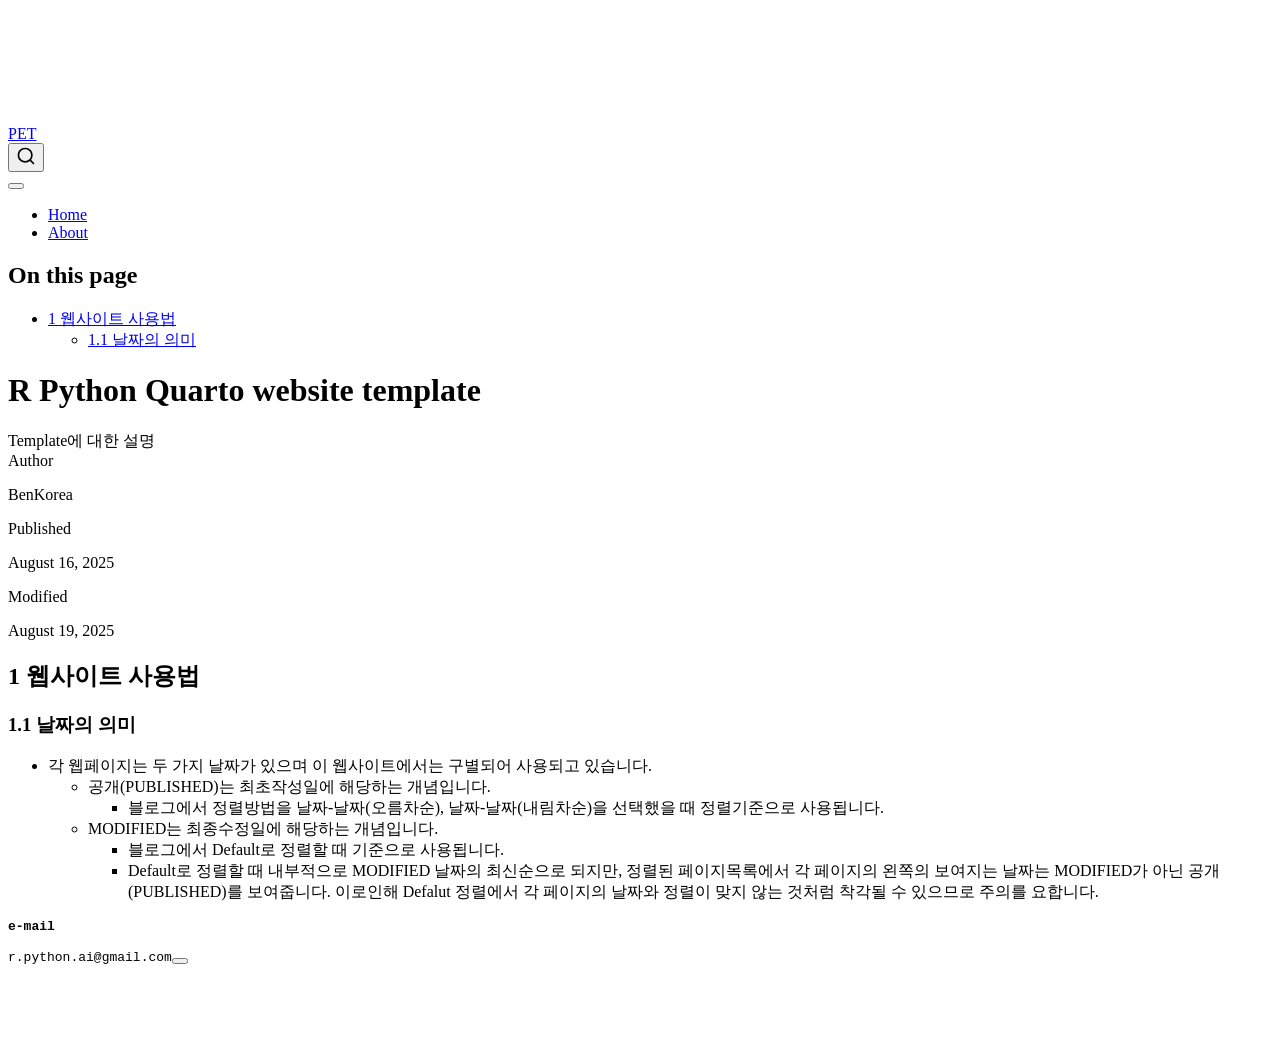
==== docs/posts/about.html @ 1895eb2b "wiki-" ====
<!DOCTYPE html>
<html xmlns="http://www.w3.org/1999/xhtml" lang="en" xml:lang="en"><head>

<meta charset="utf-8">
<meta name="generator" content="quarto-1.6.42">

<meta name="viewport" content="width=device-width, initial-scale=1.0, user-scalable=yes">

<meta name="author" content="BenKorea">
<meta name="dcterms.date" content="2025-08-16">
<meta name="description" content="Template에 대한 설명">

<title>R Python Quarto website template – PET</title>
<style>
code{white-space: pre-wrap;}
span.smallcaps{font-variant: small-caps;}
div.columns{display: flex; gap: min(4vw, 1.5em);}
div.column{flex: auto; overflow-x: auto;}
div.hanging-indent{margin-left: 1.5em; text-indent: -1.5em;}
ul.task-list{list-style: none;}
ul.task-list li input[type="checkbox"] {
  width: 0.8em;
  margin: 0 0.8em 0.2em -1em; /* quarto-specific, see https://github.com/quarto-dev/quarto-cli/issues/4556 */ 
  vertical-align: middle;
}
/* CSS for syntax highlighting */
pre > code.sourceCode { white-space: pre; position: relative; }
pre > code.sourceCode > span { line-height: 1.25; }
pre > code.sourceCode > span:empty { height: 1.2em; }
.sourceCode { overflow: visible; }
code.sourceCode > span { color: inherit; text-decoration: inherit; }
div.sourceCode { margin: 1em 0; }
pre.sourceCode { margin: 0; }
@media screen {
div.sourceCode { overflow: auto; }
}
@media print {
pre > code.sourceCode { white-space: pre-wrap; }
pre > code.sourceCode > span { display: inline-block; text-indent: -5em; padding-left: 5em; }
}
pre.numberSource code
  { counter-reset: source-line 0; }
pre.numberSource code > span
  { position: relative; left: -4em; counter-increment: source-line; }
pre.numberSource code > span > a:first-child::before
  { content: counter(source-line);
    position: relative; left: -1em; text-align: right; vertical-align: baseline;
    border: none; display: inline-block;
    -webkit-touch-callout: none; -webkit-user-select: none;
    -khtml-user-select: none; -moz-user-select: none;
    -ms-user-select: none; user-select: none;
    padding: 0 4px; width: 4em;
  }
pre.numberSource { margin-left: 3em;  padding-left: 4px; }
div.sourceCode
  {   }
@media screen {
pre > code.sourceCode > span > a:first-child::before { text-decoration: underline; }
}
</style>


<script src="../site_libs/quarto-nav/quarto-nav.js"></script>
<script src="../site_libs/quarto-nav/headroom.min.js"></script>
<script src="../site_libs/clipboard/clipboard.min.js"></script>
<script src="../site_libs/quarto-search/autocomplete.umd.js"></script>
<script src="../site_libs/quarto-search/fuse.min.js"></script>
<script src="../site_libs/quarto-search/quarto-search.js"></script>
<meta name="quarto:offset" content="../">
<script src="../site_libs/quarto-html/quarto.js"></script>
<script src="../site_libs/quarto-html/popper.min.js"></script>
<script src="../site_libs/quarto-html/tippy.umd.min.js"></script>
<script src="../site_libs/quarto-html/anchor.min.js"></script>
<link href="../site_libs/quarto-html/tippy.css" rel="stylesheet">
<link href="../site_libs/quarto-html/quarto-syntax-highlighting-2f5df379a58b258e96c21c0638c20c03.css" rel="stylesheet" id="quarto-text-highlighting-styles">
<script src="../site_libs/bootstrap/bootstrap.min.js"></script>
<link href="../site_libs/bootstrap/bootstrap-icons.css" rel="stylesheet">
<link href="../site_libs/bootstrap/bootstrap-c8a01258441097d17a999774078ed729.min.css" rel="stylesheet" append-hash="true" id="quarto-bootstrap" data-mode="light">
<script id="quarto-search-options" type="application/json">{
  "location": "navbar",
  "copy-button": false,
  "collapse-after": 3,
  "panel-placement": "end",
  "type": "overlay",
  "limit": 50,
  "keyboard-shortcut": [
    "f",
    "/",
    "s"
  ],
  "show-item-context": false,
  "language": {
    "search-no-results-text": "No results",
    "search-matching-documents-text": "matching documents",
    "search-copy-link-title": "Copy link to search",
    "search-hide-matches-text": "Hide additional matches",
    "search-more-match-text": "more match in this document",
    "search-more-matches-text": "more matches in this document",
    "search-clear-button-title": "Clear",
    "search-text-placeholder": "",
    "search-detached-cancel-button-title": "Cancel",
    "search-submit-button-title": "Submit",
    "search-label": "Search"
  }
}</script>


<link rel="stylesheet" href="../styles/styles.css">
</head>

<body class="nav-fixed">

<div id="quarto-search-results"></div>
  <header id="quarto-header" class="headroom fixed-top">
    <nav class="navbar navbar-expand-lg " data-bs-theme="dark">
      <div class="navbar-container container-fluid">
      <div class="navbar-brand-container mx-auto">
    <a class="navbar-brand" href="../index.html">
    <span class="navbar-title">PET</span>
    </a>
  </div>
            <div id="quarto-search" class="" title="Search"></div>
          <button class="navbar-toggler" type="button" data-bs-toggle="collapse" data-bs-target="#navbarCollapse" aria-controls="navbarCollapse" role="menu" aria-expanded="false" aria-label="Toggle navigation" onclick="if (window.quartoToggleHeadroom) { window.quartoToggleHeadroom(); }">
  <span class="navbar-toggler-icon"></span>
</button>
          <div class="collapse navbar-collapse" id="navbarCollapse">
            <ul class="navbar-nav navbar-nav-scroll me-auto">
  <li class="nav-item">
    <a class="nav-link" href="../index.html"> 
<span class="menu-text">Home</span></a>
  </li>  
  <li class="nav-item">
    <a class="nav-link active" href="../posts/about.html" aria-current="page"> 
<span class="menu-text">About</span></a>
  </li>  
</ul>
          </div> <!-- /navcollapse -->
            <div class="quarto-navbar-tools">
</div>
      </div> <!-- /container-fluid -->
    </nav>
</header>
<!-- content -->
<div id="quarto-content" class="quarto-container page-columns page-rows-contents page-layout-article page-navbar">
<!-- sidebar -->
<!-- margin-sidebar -->
    <div id="quarto-margin-sidebar" class="sidebar margin-sidebar">
        <nav id="TOC" role="doc-toc" class="toc-active">
    <h2 id="toc-title">On this page</h2>
   
  <ul>
  <li><a href="#웹사이트-사용법" id="toc-웹사이트-사용법" class="nav-link active" data-scroll-target="#웹사이트-사용법"><span class="header-section-number">1</span> 웹사이트 사용법</a>
  <ul class="collapse">
  <li><a href="#날짜의-의미" id="toc-날짜의-의미" class="nav-link" data-scroll-target="#날짜의-의미"><span class="header-section-number">1.1</span> 날짜의 의미</a></li>
  </ul></li>
  </ul>
</nav>
    </div>
<!-- main -->
<main class="content" id="quarto-document-content">

<header id="title-block-header" class="quarto-title-block default">
<div class="quarto-title">
<h1 class="title">R Python Quarto website template</h1>
</div>

<div>
  <div class="description">
    Template에 대한 설명
  </div>
</div>


<div class="quarto-title-meta">

    <div>
    <div class="quarto-title-meta-heading">Author</div>
    <div class="quarto-title-meta-contents">
             <p>BenKorea </p>
          </div>
  </div>
    
    <div>
    <div class="quarto-title-meta-heading">Published</div>
    <div class="quarto-title-meta-contents">
      <p class="date">August 16, 2025</p>
    </div>
  </div>
  
    <div>
    <div class="quarto-title-meta-heading">Modified</div>
    <div class="quarto-title-meta-contents">
      <p class="date-modified">August 19, 2025</p>
    </div>
  </div>
    
  </div>
  


</header>


<section id="웹사이트-사용법" class="level2" data-number="1">
<h2 data-number="1" class="anchored" data-anchor-id="웹사이트-사용법"><span class="header-section-number">1</span> 웹사이트 사용법</h2>
<section id="날짜의-의미" class="level3" data-number="1.1">
<h3 data-number="1.1" class="anchored" data-anchor-id="날짜의-의미"><span class="header-section-number">1.1</span> 날짜의 의미</h3>
<ul>
<li>각 웹페이지는 두 가지 날짜가 있으며 이 웹사이트에서는 구별되어 사용되고 있습니다.
<ul>
<li>공개(PUBLISHED)는 최초작성일에 해당하는 개념입니다.
<ul>
<li>블로그에서 정렬방법을 날짜-날짜(오름차순), 날짜-날짜(내림차순)을 선택했을 때 정렬기준으로 사용됩니다.</li>
</ul></li>
<li>MODIFIED는 최종수정일에 해당하는 개념입니다.
<ul>
<li>블로그에서 Default로 정렬할 때 기준으로 사용됩니다.</li>
<li>Default로 정렬할 때 내부적으로 MODIFIED 날짜의 최신순으로 되지만, 정렬된 페이지목록에서 각 페이지의 왼쪽의 보여지는 날짜는 MODIFIED가 아닌 공개(PUBLISHED)를 보여줍니다. 이로인해 Defalut 정렬에서 각 페이지의 날짜와 정렬이 맞지 않는 것처럼 착각될 수 있으므로 주의를 요합니다.</li>
</ul></li>
</ul></li>
</ul>
<div class="cell">
<div class="code-with-filename">
<div class="code-with-filename-file">
<pre><strong>e-mail</strong></pre>
</div>
<div class="sourceCode cell-code" id="cb1"><pre class="sourceCode r code-with-copy"><code class="sourceCode r"><span id="cb1-1"><a href="#cb1-1" aria-hidden="true" tabindex="-1"></a>r.python.ai<span class="sc">@</span>gmail.com</span></code><button title="Copy to Clipboard" class="code-copy-button"><i class="bi"></i></button></pre></div>
</div>
</div>


</section>
</section>

</main> <!-- /main -->
<script src="https://utteranc.es/client.js" repo="BenKorea/utterances-comments" issue-term="pathname" theme="preferred-color-scheme" crossorigin="anonymous" async="">
</script>
<script id="quarto-html-after-body" type="application/javascript">
window.document.addEventListener("DOMContentLoaded", function (event) {
  const toggleBodyColorMode = (bsSheetEl) => {
    const mode = bsSheetEl.getAttribute("data-mode");
    const bodyEl = window.document.querySelector("body");
    if (mode === "dark") {
      bodyEl.classList.add("quarto-dark");
      bodyEl.classList.remove("quarto-light");
    } else {
      bodyEl.classList.add("quarto-light");
      bodyEl.classList.remove("quarto-dark");
    }
  }
  const toggleBodyColorPrimary = () => {
    const bsSheetEl = window.document.querySelector("link#quarto-bootstrap");
    if (bsSheetEl) {
      toggleBodyColorMode(bsSheetEl);
    }
  }
  toggleBodyColorPrimary();  
  const icon = "";
  const anchorJS = new window.AnchorJS();
  anchorJS.options = {
    placement: 'right',
    icon: icon
  };
  anchorJS.add('.anchored');
  const isCodeAnnotation = (el) => {
    for (const clz of el.classList) {
      if (clz.startsWith('code-annotation-')) {                     
        return true;
      }
    }
    return false;
  }
  const onCopySuccess = function(e) {
    // button target
    const button = e.trigger;
    // don't keep focus
    button.blur();
    // flash "checked"
    button.classList.add('code-copy-button-checked');
    var currentTitle = button.getAttribute("title");
    button.setAttribute("title", "Copied!");
    let tooltip;
    if (window.bootstrap) {
      button.setAttribute("data-bs-toggle", "tooltip");
      button.setAttribute("data-bs-placement", "left");
      button.setAttribute("data-bs-title", "Copied!");
      tooltip = new bootstrap.Tooltip(button, 
        { trigger: "manual", 
          customClass: "code-copy-button-tooltip",
          offset: [0, -8]});
      tooltip.show();    
    }
    setTimeout(function() {
      if (tooltip) {
        tooltip.hide();
        button.removeAttribute("data-bs-title");
        button.removeAttribute("data-bs-toggle");
        button.removeAttribute("data-bs-placement");
      }
      button.setAttribute("title", currentTitle);
      button.classList.remove('code-copy-button-checked');
    }, 1000);
    // clear code selection
    e.clearSelection();
  }
  const getTextToCopy = function(trigger) {
      const codeEl = trigger.previousElementSibling.cloneNode(true);
      for (const childEl of codeEl.children) {
        if (isCodeAnnotation(childEl)) {
          childEl.remove();
        }
      }
      return codeEl.innerText;
  }
  const clipboard = new window.ClipboardJS('.code-copy-button:not([data-in-quarto-modal])', {
    text: getTextToCopy
  });
  clipboard.on('success', onCopySuccess);
  if (window.document.getElementById('quarto-embedded-source-code-modal')) {
    const clipboardModal = new window.ClipboardJS('.code-copy-button[data-in-quarto-modal]', {
      text: getTextToCopy,
      container: window.document.getElementById('quarto-embedded-source-code-modal')
    });
    clipboardModal.on('success', onCopySuccess);
  }
    var localhostRegex = new RegExp(/^(?:http|https):\/\/localhost\:?[0-9]*\//);
    var mailtoRegex = new RegExp(/^mailto:/);
      var filterRegex = new RegExp('/' + window.location.host + '/');
    var isInternal = (href) => {
        return filterRegex.test(href) || localhostRegex.test(href) || mailtoRegex.test(href);
    }
    // Inspect non-navigation links and adorn them if external
 	var links = window.document.querySelectorAll('a[href]:not(.nav-link):not(.navbar-brand):not(.toc-action):not(.sidebar-link):not(.sidebar-item-toggle):not(.pagination-link):not(.no-external):not([aria-hidden]):not(.dropdown-item):not(.quarto-navigation-tool):not(.about-link)');
    for (var i=0; i<links.length; i++) {
      const link = links[i];
      if (!isInternal(link.href)) {
        // undo the damage that might have been done by quarto-nav.js in the case of
        // links that we want to consider external
        if (link.dataset.originalHref !== undefined) {
          link.href = link.dataset.originalHref;
        }
          // target, if specified
          link.setAttribute("target", "_blank");
          if (link.getAttribute("rel") === null) {
            link.setAttribute("rel", "noopener");
          }
      }
    }
  function tippyHover(el, contentFn, onTriggerFn, onUntriggerFn) {
    const config = {
      allowHTML: true,
      maxWidth: 500,
      delay: 100,
      arrow: false,
      appendTo: function(el) {
          return el.parentElement;
      },
      interactive: true,
      interactiveBorder: 10,
      theme: 'quarto',
      placement: 'bottom-start',
    };
    if (contentFn) {
      config.content = contentFn;
    }
    if (onTriggerFn) {
      config.onTrigger = onTriggerFn;
    }
    if (onUntriggerFn) {
      config.onUntrigger = onUntriggerFn;
    }
    window.tippy(el, config); 
  }
  const noterefs = window.document.querySelectorAll('a[role="doc-noteref"]');
  for (var i=0; i<noterefs.length; i++) {
    const ref = noterefs[i];
    tippyHover(ref, function() {
      // use id or data attribute instead here
      let href = ref.getAttribute('data-footnote-href') || ref.getAttribute('href');
      try { href = new URL(href).hash; } catch {}
      const id = href.replace(/^#\/?/, "");
      const note = window.document.getElementById(id);
      if (note) {
        return note.innerHTML;
      } else {
        return "";
      }
    });
  }
  const xrefs = window.document.querySelectorAll('a.quarto-xref');
  const processXRef = (id, note) => {
    // Strip column container classes
    const stripColumnClz = (el) => {
      el.classList.remove("page-full", "page-columns");
      if (el.children) {
        for (const child of el.children) {
          stripColumnClz(child);
        }
      }
    }
    stripColumnClz(note)
    if (id === null || id.startsWith('sec-')) {
      // Special case sections, only their first couple elements
      const container = document.createElement("div");
      if (note.children && note.children.length > 2) {
        container.appendChild(note.children[0].cloneNode(true));
        for (let i = 1; i < note.children.length; i++) {
          const child = note.children[i];
          if (child.tagName === "P" && child.innerText === "") {
            continue;
          } else {
            container.appendChild(child.cloneNode(true));
            break;
          }
        }
        if (window.Quarto?.typesetMath) {
          window.Quarto.typesetMath(container);
        }
        return container.innerHTML
      } else {
        if (window.Quarto?.typesetMath) {
          window.Quarto.typesetMath(note);
        }
        return note.innerHTML;
      }
    } else {
      // Remove any anchor links if they are present
      const anchorLink = note.querySelector('a.anchorjs-link');
      if (anchorLink) {
        anchorLink.remove();
      }
      if (window.Quarto?.typesetMath) {
        window.Quarto.typesetMath(note);
      }
      if (note.classList.contains("callout")) {
        return note.outerHTML;
      } else {
        return note.innerHTML;
      }
    }
  }
  for (var i=0; i<xrefs.length; i++) {
    const xref = xrefs[i];
    tippyHover(xref, undefined, function(instance) {
      instance.disable();
      let url = xref.getAttribute('href');
      let hash = undefined; 
      if (url.startsWith('#')) {
        hash = url;
      } else {
        try { hash = new URL(url).hash; } catch {}
      }
      if (hash) {
        const id = hash.replace(/^#\/?/, "");
        const note = window.document.getElementById(id);
        if (note !== null) {
          try {
            const html = processXRef(id, note.cloneNode(true));
            instance.setContent(html);
          } finally {
            instance.enable();
            instance.show();
          }
        } else {
          // See if we can fetch this
          fetch(url.split('#')[0])
          .then(res => res.text())
          .then(html => {
            const parser = new DOMParser();
            const htmlDoc = parser.parseFromString(html, "text/html");
            const note = htmlDoc.getElementById(id);
            if (note !== null) {
              const html = processXRef(id, note);
              instance.setContent(html);
            } 
          }).finally(() => {
            instance.enable();
            instance.show();
          });
        }
      } else {
        // See if we can fetch a full url (with no hash to target)
        // This is a special case and we should probably do some content thinning / targeting
        fetch(url)
        .then(res => res.text())
        .then(html => {
          const parser = new DOMParser();
          const htmlDoc = parser.parseFromString(html, "text/html");
          const note = htmlDoc.querySelector('main.content');
          if (note !== null) {
            // This should only happen for chapter cross references
            // (since there is no id in the URL)
            // remove the first header
            if (note.children.length > 0 && note.children[0].tagName === "HEADER") {
              note.children[0].remove();
            }
            const html = processXRef(null, note);
            instance.setContent(html);
          } 
        }).finally(() => {
          instance.enable();
          instance.show();
        });
      }
    }, function(instance) {
    });
  }
      let selectedAnnoteEl;
      const selectorForAnnotation = ( cell, annotation) => {
        let cellAttr = 'data-code-cell="' + cell + '"';
        let lineAttr = 'data-code-annotation="' +  annotation + '"';
        const selector = 'span[' + cellAttr + '][' + lineAttr + ']';
        return selector;
      }
      const selectCodeLines = (annoteEl) => {
        const doc = window.document;
        const targetCell = annoteEl.getAttribute("data-target-cell");
        const targetAnnotation = annoteEl.getAttribute("data-target-annotation");
        const annoteSpan = window.document.querySelector(selectorForAnnotation(targetCell, targetAnnotation));
        const lines = annoteSpan.getAttribute("data-code-lines").split(",");
        const lineIds = lines.map((line) => {
          return targetCell + "-" + line;
        })
        let top = null;
        let height = null;
        let parent = null;
        if (lineIds.length > 0) {
            //compute the position of the single el (top and bottom and make a div)
            const el = window.document.getElementById(lineIds[0]);
            top = el.offsetTop;
            height = el.offsetHeight;
            parent = el.parentElement.parentElement;
          if (lineIds.length > 1) {
            const lastEl = window.document.getElementById(lineIds[lineIds.length - 1]);
            const bottom = lastEl.offsetTop + lastEl.offsetHeight;
            height = bottom - top;
          }
          if (top !== null && height !== null && parent !== null) {
            // cook up a div (if necessary) and position it 
            let div = window.document.getElementById("code-annotation-line-highlight");
            if (div === null) {
              div = window.document.createElement("div");
              div.setAttribute("id", "code-annotation-line-highlight");
              div.style.position = 'absolute';
              parent.appendChild(div);
            }
            div.style.top = top - 2 + "px";
            div.style.height = height + 4 + "px";
            div.style.left = 0;
            let gutterDiv = window.document.getElementById("code-annotation-line-highlight-gutter");
            if (gutterDiv === null) {
              gutterDiv = window.document.createElement("div");
              gutterDiv.setAttribute("id", "code-annotation-line-highlight-gutter");
              gutterDiv.style.position = 'absolute';
              const codeCell = window.document.getElementById(targetCell);
              const gutter = codeCell.querySelector('.code-annotation-gutter');
              gutter.appendChild(gutterDiv);
            }
            gutterDiv.style.top = top - 2 + "px";
            gutterDiv.style.height = height + 4 + "px";
          }
          selectedAnnoteEl = annoteEl;
        }
      };
      const unselectCodeLines = () => {
        const elementsIds = ["code-annotation-line-highlight", "code-annotation-line-highlight-gutter"];
        elementsIds.forEach((elId) => {
          const div = window.document.getElementById(elId);
          if (div) {
            div.remove();
          }
        });
        selectedAnnoteEl = undefined;
      };
        // Handle positioning of the toggle
    window.addEventListener(
      "resize",
      throttle(() => {
        elRect = undefined;
        if (selectedAnnoteEl) {
          selectCodeLines(selectedAnnoteEl);
        }
      }, 10)
    );
    function throttle(fn, ms) {
    let throttle = false;
    let timer;
      return (...args) => {
        if(!throttle) { // first call gets through
            fn.apply(this, args);
            throttle = true;
        } else { // all the others get throttled
            if(timer) clearTimeout(timer); // cancel #2
            timer = setTimeout(() => {
              fn.apply(this, args);
              timer = throttle = false;
            }, ms);
        }
      };
    }
      // Attach click handler to the DT
      const annoteDls = window.document.querySelectorAll('dt[data-target-cell]');
      for (const annoteDlNode of annoteDls) {
        annoteDlNode.addEventListener('click', (event) => {
          const clickedEl = event.target;
          if (clickedEl !== selectedAnnoteEl) {
            unselectCodeLines();
            const activeEl = window.document.querySelector('dt[data-target-cell].code-annotation-active');
            if (activeEl) {
              activeEl.classList.remove('code-annotation-active');
            }
            selectCodeLines(clickedEl);
            clickedEl.classList.add('code-annotation-active');
          } else {
            // Unselect the line
            unselectCodeLines();
            clickedEl.classList.remove('code-annotation-active');
          }
        });
      }
  const findCites = (el) => {
    const parentEl = el.parentElement;
    if (parentEl) {
      const cites = parentEl.dataset.cites;
      if (cites) {
        return {
          el,
          cites: cites.split(' ')
        };
      } else {
        return findCites(el.parentElement)
      }
    } else {
      return undefined;
    }
  };
  var bibliorefs = window.document.querySelectorAll('a[role="doc-biblioref"]');
  for (var i=0; i<bibliorefs.length; i++) {
    const ref = bibliorefs[i];
    const citeInfo = findCites(ref);
    if (citeInfo) {
      tippyHover(citeInfo.el, function() {
        var popup = window.document.createElement('div');
        citeInfo.cites.forEach(function(cite) {
          var citeDiv = window.document.createElement('div');
          citeDiv.classList.add('hanging-indent');
          citeDiv.classList.add('csl-entry');
          var biblioDiv = window.document.getElementById('ref-' + cite);
          if (biblioDiv) {
            citeDiv.innerHTML = biblioDiv.innerHTML;
          }
          popup.appendChild(citeDiv);
        });
        return popup.innerHTML;
      });
    }
  }
});
</script>
</div> <!-- /content -->




</body></html>
---- docs/site_libs/quarto-html/tippy.css ----
.tippy-box[data-animation=fade][data-state=hidden]{opacity:0}[data-tippy-root]{max-width:calc(100vw - 10px)}.tippy-box{position:relative;background-color:#333;color:#fff;border-radius:4px;font-size:14px;line-height:1.4;white-space:normal;outline:0;transition-property:transform,visibility,opacity}.tippy-box[data-placement^=top]>.tippy-arrow{bottom:0}.tippy-box[data-placement^=top]>.tippy-arrow:before{bottom:-7px;left:0;border-width:8px 8px 0;border-top-color:initial;transform-origin:center top}.tippy-box[data-placement^=bottom]>.tippy-arrow{top:0}.tippy-box[data-placement^=bottom]>.tippy-arrow:before{top:-7px;left:0;border-width:0 8px 8px;border-bottom-color:initial;transform-origin:center bottom}.tippy-box[data-placement^=left]>.tippy-arrow{right:0}.tippy-box[data-placement^=left]>.tippy-arrow:before{border-width:8px 0 8px 8px;border-left-color:initial;right:-7px;transform-origin:center left}.tippy-box[data-placement^=right]>.tippy-arrow{left:0}.tippy-box[data-placement^=right]>.tippy-arrow:before{left:-7px;border-width:8px 8px 8px 0;border-right-color:initial;transform-origin:center right}.tippy-box[data-inertia][data-state=visible]{transition-timing-function:cubic-bezier(.54,1.5,.38,1.11)}.tippy-arrow{width:16px;height:16px;color:#333}.tippy-arrow:before{content:"";position:absolute;border-color:transparent;border-style:solid}.tippy-content{position:relative;padding:5px 9px;z-index:1}
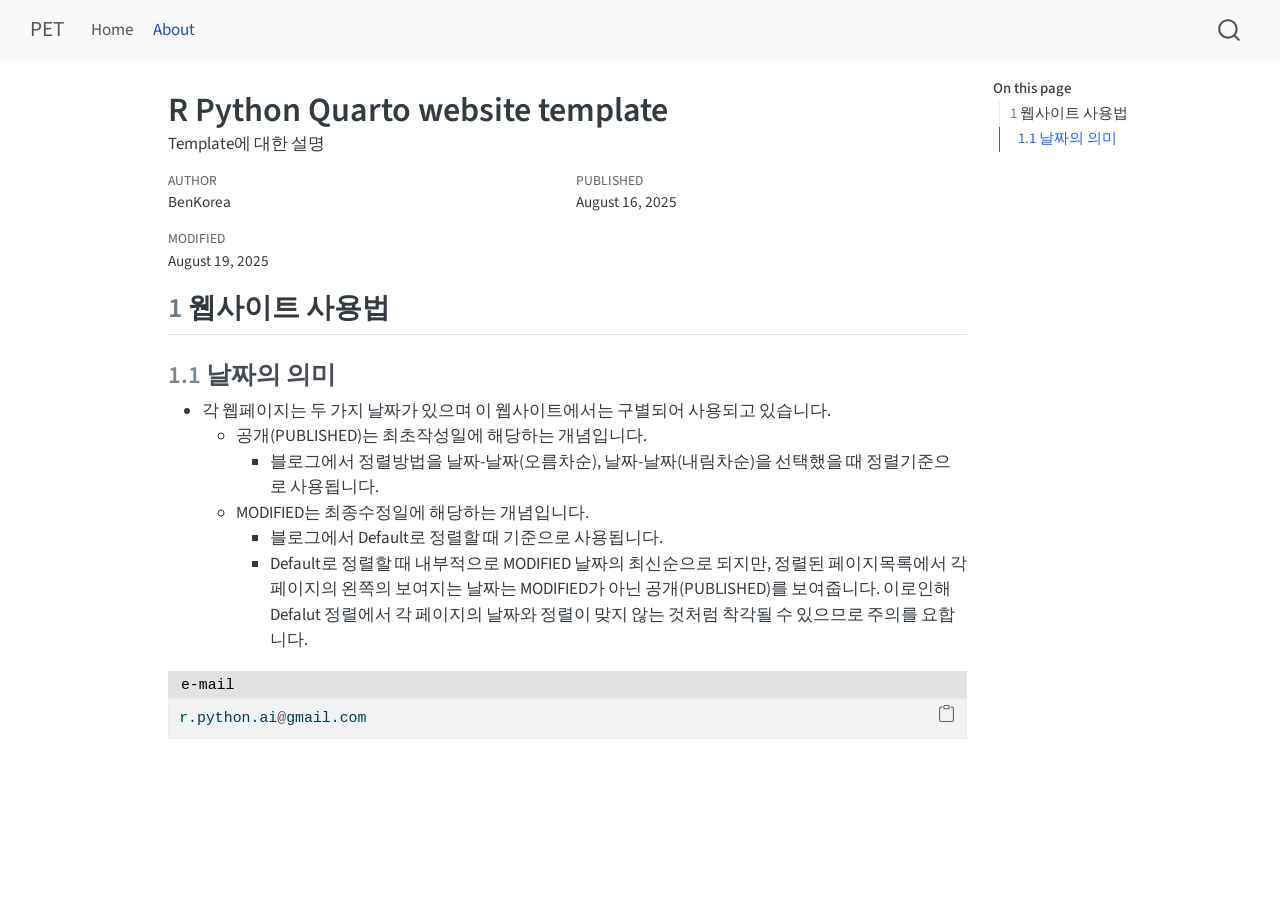
==== commit 3427545f: "final" ====
--- a/docs/posts/about.html
+++ b/docs/posts/about.html
@@ -2,7 +2,7 @@
 <html xmlns="http://www.w3.org/1999/xhtml" lang="en" xml:lang="en"><head>
 
 <meta charset="utf-8">
-<meta name="generator" content="quarto-1.6.42">
+<meta name="generator" content="quarto-1.7.32">
 
 <meta name="viewport" content="width=device-width, initial-scale=1.0, user-scalable=yes">
 
@@ -24,8 +24,9 @@
   vertical-align: middle;
 }
 /* CSS for syntax highlighting */
+html { -webkit-text-size-adjust: 100%; }
 pre > code.sourceCode { white-space: pre; position: relative; }
-pre > code.sourceCode > span { line-height: 1.25; }
+pre > code.sourceCode > span { display: inline-block; line-height: 1.25; }
 pre > code.sourceCode > span:empty { height: 1.2em; }
 .sourceCode { overflow: visible; }
 code.sourceCode > span { color: inherit; text-decoration: inherit; }
@@ -36,7 +37,7 @@
 }
 @media print {
 pre > code.sourceCode { white-space: pre-wrap; }
-pre > code.sourceCode > span { display: inline-block; text-indent: -5em; padding-left: 5em; }
+pre > code.sourceCode > span { text-indent: -5em; padding-left: 5em; }
 }
 pre.numberSource code
   { counter-reset: source-line 0; }
@@ -67,15 +68,16 @@
 <script src="../site_libs/quarto-search/fuse.min.js"></script>
 <script src="../site_libs/quarto-search/quarto-search.js"></script>
 <meta name="quarto:offset" content="../">
-<script src="../site_libs/quarto-html/quarto.js"></script>
+<script src="../site_libs/quarto-html/quarto.js" type="module"></script>
+<script src="../site_libs/quarto-html/tabsets/tabsets.js" type="module"></script>
 <script src="../site_libs/quarto-html/popper.min.js"></script>
 <script src="../site_libs/quarto-html/tippy.umd.min.js"></script>
 <script src="../site_libs/quarto-html/anchor.min.js"></script>
 <link href="../site_libs/quarto-html/tippy.css" rel="stylesheet">
-<link href="../site_libs/quarto-html/quarto-syntax-highlighting-2f5df379a58b258e96c21c0638c20c03.css" rel="stylesheet" id="quarto-text-highlighting-styles">
+<link href="../site_libs/quarto-html/quarto-syntax-highlighting-37eea08aefeeee20ff55810ff984fec1.css" rel="stylesheet" id="quarto-text-highlighting-styles">
 <script src="../site_libs/bootstrap/bootstrap.min.js"></script>
 <link href="../site_libs/bootstrap/bootstrap-icons.css" rel="stylesheet">
-<link href="../site_libs/bootstrap/bootstrap-c8a01258441097d17a999774078ed729.min.css" rel="stylesheet" append-hash="true" id="quarto-bootstrap" data-mode="light">
+<link href="../site_libs/bootstrap/bootstrap-b4af785bccbe96877ebdb8ae6fbd0d5b.min.css" rel="stylesheet" append-hash="true" id="quarto-bootstrap" data-mode="light">
 <script id="quarto-search-options" type="application/json">{
   "location": "navbar",
   "copy-button": false,
@@ -108,7 +110,7 @@
 <link rel="stylesheet" href="../styles/styles.css">
 </head>
 
-<body class="nav-fixed">
+<body class="nav-fixed quarto-light">
 
 <div id="quarto-search-results"></div>
   <header id="quarto-header" class="headroom fixed-top">
@@ -236,241 +238,247 @@
 <script src="https://utteranc.es/client.js" repo="BenKorea/utterances-comments" issue-term="pathname" theme="preferred-color-scheme" crossorigin="anonymous" async="">
 </script>
 <script id="quarto-html-after-body" type="application/javascript">
-window.document.addEventListener("DOMContentLoaded", function (event) {
-  const toggleBodyColorMode = (bsSheetEl) => {
-    const mode = bsSheetEl.getAttribute("data-mode");
-    const bodyEl = window.document.querySelector("body");
-    if (mode === "dark") {
-      bodyEl.classList.add("quarto-dark");
-      bodyEl.classList.remove("quarto-light");
-    } else {
-      bodyEl.classList.add("quarto-light");
-      bodyEl.classList.remove("quarto-dark");
-    }
-  }
-  const toggleBodyColorPrimary = () => {
-    const bsSheetEl = window.document.querySelector("link#quarto-bootstrap");
-    if (bsSheetEl) {
-      toggleBodyColorMode(bsSheetEl);
-    }
-  }
-  toggleBodyColorPrimary();  
-  const icon = "";
-  const anchorJS = new window.AnchorJS();
-  anchorJS.options = {
-    placement: 'right',
-    icon: icon
-  };
-  anchorJS.add('.anchored');
-  const isCodeAnnotation = (el) => {
-    for (const clz of el.classList) {
-      if (clz.startsWith('code-annotation-')) {                     
-        return true;
-      }
-    }
-    return false;
-  }
-  const onCopySuccess = function(e) {
-    // button target
-    const button = e.trigger;
-    // don't keep focus
-    button.blur();
-    // flash "checked"
-    button.classList.add('code-copy-button-checked');
-    var currentTitle = button.getAttribute("title");
-    button.setAttribute("title", "Copied!");
-    let tooltip;
-    if (window.bootstrap) {
-      button.setAttribute("data-bs-toggle", "tooltip");
-      button.setAttribute("data-bs-placement", "left");
-      button.setAttribute("data-bs-title", "Copied!");
-      tooltip = new bootstrap.Tooltip(button, 
-        { trigger: "manual", 
-          customClass: "code-copy-button-tooltip",
-          offset: [0, -8]});
-      tooltip.show();    
-    }
-    setTimeout(function() {
-      if (tooltip) {
-        tooltip.hide();
-        button.removeAttribute("data-bs-title");
-        button.removeAttribute("data-bs-toggle");
-        button.removeAttribute("data-bs-placement");
-      }
-      button.setAttribute("title", currentTitle);
-      button.classList.remove('code-copy-button-checked');
-    }, 1000);
-    // clear code selection
-    e.clearSelection();
-  }
-  const getTextToCopy = function(trigger) {
-      const codeEl = trigger.previousElementSibling.cloneNode(true);
-      for (const childEl of codeEl.children) {
-        if (isCodeAnnotation(childEl)) {
-          childEl.remove();
-        }
-      }
-      return codeEl.innerText;
-  }
-  const clipboard = new window.ClipboardJS('.code-copy-button:not([data-in-quarto-modal])', {
-    text: getTextToCopy
-  });
-  clipboard.on('success', onCopySuccess);
-  if (window.document.getElementById('quarto-embedded-source-code-modal')) {
-    const clipboardModal = new window.ClipboardJS('.code-copy-button[data-in-quarto-modal]', {
-      text: getTextToCopy,
-      container: window.document.getElementById('quarto-embedded-source-code-modal')
+  window.document.addEventListener("DOMContentLoaded", function (event) {
+    const icon = "";
+    const anchorJS = new window.AnchorJS();
+    anchorJS.options = {
+      placement: 'right',
+      icon: icon
+    };
+    anchorJS.add('.anchored');
+    const isCodeAnnotation = (el) => {
+      for (const clz of el.classList) {
+        if (clz.startsWith('code-annotation-')) {                     
+          return true;
+        }
+      }
+      return false;
+    }
+    const onCopySuccess = function(e) {
+      // button target
+      const button = e.trigger;
+      // don't keep focus
+      button.blur();
+      // flash "checked"
+      button.classList.add('code-copy-button-checked');
+      var currentTitle = button.getAttribute("title");
+      button.setAttribute("title", "Copied!");
+      let tooltip;
+      if (window.bootstrap) {
+        button.setAttribute("data-bs-toggle", "tooltip");
+        button.setAttribute("data-bs-placement", "left");
+        button.setAttribute("data-bs-title", "Copied!");
+        tooltip = new bootstrap.Tooltip(button, 
+          { trigger: "manual", 
+            customClass: "code-copy-button-tooltip",
+            offset: [0, -8]});
+        tooltip.show();    
+      }
+      setTimeout(function() {
+        if (tooltip) {
+          tooltip.hide();
+          button.removeAttribute("data-bs-title");
+          button.removeAttribute("data-bs-toggle");
+          button.removeAttribute("data-bs-placement");
+        }
+        button.setAttribute("title", currentTitle);
+        button.classList.remove('code-copy-button-checked');
+      }, 1000);
+      // clear code selection
+      e.clearSelection();
+    }
+    const getTextToCopy = function(trigger) {
+        const codeEl = trigger.previousElementSibling.cloneNode(true);
+        for (const childEl of codeEl.children) {
+          if (isCodeAnnotation(childEl)) {
+            childEl.remove();
+          }
+        }
+        return codeEl.innerText;
+    }
+    const clipboard = new window.ClipboardJS('.code-copy-button:not([data-in-quarto-modal])', {
+      text: getTextToCopy
     });
-    clipboardModal.on('success', onCopySuccess);
-  }
-    var localhostRegex = new RegExp(/^(?:http|https):\/\/localhost\:?[0-9]*\//);
-    var mailtoRegex = new RegExp(/^mailto:/);
-      var filterRegex = new RegExp('/' + window.location.host + '/');
-    var isInternal = (href) => {
-        return filterRegex.test(href) || localhostRegex.test(href) || mailtoRegex.test(href);
-    }
-    // Inspect non-navigation links and adorn them if external
- 	var links = window.document.querySelectorAll('a[href]:not(.nav-link):not(.navbar-brand):not(.toc-action):not(.sidebar-link):not(.sidebar-item-toggle):not(.pagination-link):not(.no-external):not([aria-hidden]):not(.dropdown-item):not(.quarto-navigation-tool):not(.about-link)');
-    for (var i=0; i<links.length; i++) {
-      const link = links[i];
-      if (!isInternal(link.href)) {
-        // undo the damage that might have been done by quarto-nav.js in the case of
-        // links that we want to consider external
-        if (link.dataset.originalHref !== undefined) {
-          link.href = link.dataset.originalHref;
-        }
-          // target, if specified
-          link.setAttribute("target", "_blank");
-          if (link.getAttribute("rel") === null) {
-            link.setAttribute("rel", "noopener");
-          }
-      }
-    }
-  function tippyHover(el, contentFn, onTriggerFn, onUntriggerFn) {
-    const config = {
-      allowHTML: true,
-      maxWidth: 500,
-      delay: 100,
-      arrow: false,
-      appendTo: function(el) {
-          return el.parentElement;
-      },
-      interactive: true,
-      interactiveBorder: 10,
-      theme: 'quarto',
-      placement: 'bottom-start',
-    };
-    if (contentFn) {
-      config.content = contentFn;
-    }
-    if (onTriggerFn) {
-      config.onTrigger = onTriggerFn;
-    }
-    if (onUntriggerFn) {
-      config.onUntrigger = onUntriggerFn;
-    }
-    window.tippy(el, config); 
-  }
-  const noterefs = window.document.querySelectorAll('a[role="doc-noteref"]');
-  for (var i=0; i<noterefs.length; i++) {
-    const ref = noterefs[i];
-    tippyHover(ref, function() {
-      // use id or data attribute instead here
-      let href = ref.getAttribute('data-footnote-href') || ref.getAttribute('href');
-      try { href = new URL(href).hash; } catch {}
-      const id = href.replace(/^#\/?/, "");
-      const note = window.document.getElementById(id);
-      if (note) {
-        return note.innerHTML;
+    clipboard.on('success', onCopySuccess);
+    if (window.document.getElementById('quarto-embedded-source-code-modal')) {
+      const clipboardModal = new window.ClipboardJS('.code-copy-button[data-in-quarto-modal]', {
+        text: getTextToCopy,
+        container: window.document.getElementById('quarto-embedded-source-code-modal')
+      });
+      clipboardModal.on('success', onCopySuccess);
+    }
+      var localhostRegex = new RegExp(/^(?:http|https):\/\/localhost\:?[0-9]*\//);
+      var mailtoRegex = new RegExp(/^mailto:/);
+        var filterRegex = new RegExp('/' + window.location.host + '/');
+      var isInternal = (href) => {
+          return filterRegex.test(href) || localhostRegex.test(href) || mailtoRegex.test(href);
+      }
+      // Inspect non-navigation links and adorn them if external
+     var links = window.document.querySelectorAll('a[href]:not(.nav-link):not(.navbar-brand):not(.toc-action):not(.sidebar-link):not(.sidebar-item-toggle):not(.pagination-link):not(.no-external):not([aria-hidden]):not(.dropdown-item):not(.quarto-navigation-tool):not(.about-link)');
+      for (var i=0; i<links.length; i++) {
+        const link = links[i];
+        if (!isInternal(link.href)) {
+          // undo the damage that might have been done by quarto-nav.js in the case of
+          // links that we want to consider external
+          if (link.dataset.originalHref !== undefined) {
+            link.href = link.dataset.originalHref;
+          }
+            // target, if specified
+            link.setAttribute("target", "_blank");
+            if (link.getAttribute("rel") === null) {
+              link.setAttribute("rel", "noopener");
+            }
+        }
+      }
+    function tippyHover(el, contentFn, onTriggerFn, onUntriggerFn) {
+      const config = {
+        allowHTML: true,
+        maxWidth: 500,
+        delay: 100,
+        arrow: false,
+        appendTo: function(el) {
+            return el.parentElement;
+        },
+        interactive: true,
+        interactiveBorder: 10,
+        theme: 'quarto',
+        placement: 'bottom-start',
+      };
+      if (contentFn) {
+        config.content = contentFn;
+      }
+      if (onTriggerFn) {
+        config.onTrigger = onTriggerFn;
+      }
+      if (onUntriggerFn) {
+        config.onUntrigger = onUntriggerFn;
+      }
+      window.tippy(el, config); 
+    }
+    const noterefs = window.document.querySelectorAll('a[role="doc-noteref"]');
+    for (var i=0; i<noterefs.length; i++) {
+      const ref = noterefs[i];
+      tippyHover(ref, function() {
+        // use id or data attribute instead here
+        let href = ref.getAttribute('data-footnote-href') || ref.getAttribute('href');
+        try { href = new URL(href).hash; } catch {}
+        const id = href.replace(/^#\/?/, "");
+        const note = window.document.getElementById(id);
+        if (note) {
+          return note.innerHTML;
+        } else {
+          return "";
+        }
+      });
+    }
+    const xrefs = window.document.querySelectorAll('a.quarto-xref');
+    const processXRef = (id, note) => {
+      // Strip column container classes
+      const stripColumnClz = (el) => {
+        el.classList.remove("page-full", "page-columns");
+        if (el.children) {
+          for (const child of el.children) {
+            stripColumnClz(child);
+          }
+        }
+      }
+      stripColumnClz(note)
+      if (id === null || id.startsWith('sec-')) {
+        // Special case sections, only their first couple elements
+        const container = document.createElement("div");
+        if (note.children && note.children.length > 2) {
+          container.appendChild(note.children[0].cloneNode(true));
+          for (let i = 1; i < note.children.length; i++) {
+            const child = note.children[i];
+            if (child.tagName === "P" && child.innerText === "") {
+              continue;
+            } else {
+              container.appendChild(child.cloneNode(true));
+              break;
+            }
+          }
+          if (window.Quarto?.typesetMath) {
+            window.Quarto.typesetMath(container);
+          }
+          return container.innerHTML
+        } else {
+          if (window.Quarto?.typesetMath) {
+            window.Quarto.typesetMath(note);
+          }
+          return note.innerHTML;
+        }
       } else {
-        return "";
-      }
-    });
-  }
-  const xrefs = window.document.querySelectorAll('a.quarto-xref');
-  const processXRef = (id, note) => {
-    // Strip column container classes
-    const stripColumnClz = (el) => {
-      el.classList.remove("page-full", "page-columns");
-      if (el.children) {
-        for (const child of el.children) {
-          stripColumnClz(child);
-        }
-      }
-    }
-    stripColumnClz(note)
-    if (id === null || id.startsWith('sec-')) {
-      // Special case sections, only their first couple elements
-      const container = document.createElement("div");
-      if (note.children && note.children.length > 2) {
-        container.appendChild(note.children[0].cloneNode(true));
-        for (let i = 1; i < note.children.length; i++) {
-          const child = note.children[i];
-          if (child.tagName === "P" && child.innerText === "") {
-            continue;
-          } else {
-            container.appendChild(child.cloneNode(true));
-            break;
-          }
-        }
-        if (window.Quarto?.typesetMath) {
-          window.Quarto.typesetMath(container);
-        }
-        return container.innerHTML
-      } else {
+        // Remove any anchor links if they are present
+        const anchorLink = note.querySelector('a.anchorjs-link');
+        if (anchorLink) {
+          anchorLink.remove();
+        }
         if (window.Quarto?.typesetMath) {
           window.Quarto.typesetMath(note);
         }
-        return note.innerHTML;
-      }
-    } else {
-      // Remove any anchor links if they are present
-      const anchorLink = note.querySelector('a.anchorjs-link');
-      if (anchorLink) {
-        anchorLink.remove();
-      }
-      if (window.Quarto?.typesetMath) {
-        window.Quarto.typesetMath(note);
-      }
-      if (note.classList.contains("callout")) {
-        return note.outerHTML;
-      } else {
-        return note.innerHTML;
-      }
-    }
-  }
-  for (var i=0; i<xrefs.length; i++) {
-    const xref = xrefs[i];
-    tippyHover(xref, undefined, function(instance) {
-      instance.disable();
-      let url = xref.getAttribute('href');
-      let hash = undefined; 
-      if (url.startsWith('#')) {
-        hash = url;
-      } else {
-        try { hash = new URL(url).hash; } catch {}
-      }
-      if (hash) {
-        const id = hash.replace(/^#\/?/, "");
-        const note = window.document.getElementById(id);
-        if (note !== null) {
-          try {
-            const html = processXRef(id, note.cloneNode(true));
-            instance.setContent(html);
-          } finally {
-            instance.enable();
-            instance.show();
-          }
+        if (note.classList.contains("callout")) {
+          return note.outerHTML;
         } else {
-          // See if we can fetch this
-          fetch(url.split('#')[0])
+          return note.innerHTML;
+        }
+      }
+    }
+    for (var i=0; i<xrefs.length; i++) {
+      const xref = xrefs[i];
+      tippyHover(xref, undefined, function(instance) {
+        instance.disable();
+        let url = xref.getAttribute('href');
+        let hash = undefined; 
+        if (url.startsWith('#')) {
+          hash = url;
+        } else {
+          try { hash = new URL(url).hash; } catch {}
+        }
+        if (hash) {
+          const id = hash.replace(/^#\/?/, "");
+          const note = window.document.getElementById(id);
+          if (note !== null) {
+            try {
+              const html = processXRef(id, note.cloneNode(true));
+              instance.setContent(html);
+            } finally {
+              instance.enable();
+              instance.show();
+            }
+          } else {
+            // See if we can fetch this
+            fetch(url.split('#')[0])
+            .then(res => res.text())
+            .then(html => {
+              const parser = new DOMParser();
+              const htmlDoc = parser.parseFromString(html, "text/html");
+              const note = htmlDoc.getElementById(id);
+              if (note !== null) {
+                const html = processXRef(id, note);
+                instance.setContent(html);
+              } 
+            }).finally(() => {
+              instance.enable();
+              instance.show();
+            });
+          }
+        } else {
+          // See if we can fetch a full url (with no hash to target)
+          // This is a special case and we should probably do some content thinning / targeting
+          fetch(url)
           .then(res => res.text())
           .then(html => {
             const parser = new DOMParser();
             const htmlDoc = parser.parseFromString(html, "text/html");
-            const note = htmlDoc.getElementById(id);
+            const note = htmlDoc.querySelector('main.content');
             if (note !== null) {
-              const html = processXRef(id, note);
+              // This should only happen for chapter cross references
+              // (since there is no id in the URL)
+              // remove the first header
+              if (note.children.length > 0 && note.children[0].tagName === "HEADER") {
+                note.children[0].remove();
+              }
+              const html = processXRef(null, note);
               instance.setContent(html);
             } 
           }).finally(() => {
@@ -478,185 +486,161 @@
             instance.show();
           });
         }
+      }, function(instance) {
+      });
+    }
+        let selectedAnnoteEl;
+        const selectorForAnnotation = ( cell, annotation) => {
+          let cellAttr = 'data-code-cell="' + cell + '"';
+          let lineAttr = 'data-code-annotation="' +  annotation + '"';
+          const selector = 'span[' + cellAttr + '][' + lineAttr + ']';
+          return selector;
+        }
+        const selectCodeLines = (annoteEl) => {
+          const doc = window.document;
+          const targetCell = annoteEl.getAttribute("data-target-cell");
+          const targetAnnotation = annoteEl.getAttribute("data-target-annotation");
+          const annoteSpan = window.document.querySelector(selectorForAnnotation(targetCell, targetAnnotation));
+          const lines = annoteSpan.getAttribute("data-code-lines").split(",");
+          const lineIds = lines.map((line) => {
+            return targetCell + "-" + line;
+          })
+          let top = null;
+          let height = null;
+          let parent = null;
+          if (lineIds.length > 0) {
+              //compute the position of the single el (top and bottom and make a div)
+              const el = window.document.getElementById(lineIds[0]);
+              top = el.offsetTop;
+              height = el.offsetHeight;
+              parent = el.parentElement.parentElement;
+            if (lineIds.length > 1) {
+              const lastEl = window.document.getElementById(lineIds[lineIds.length - 1]);
+              const bottom = lastEl.offsetTop + lastEl.offsetHeight;
+              height = bottom - top;
+            }
+            if (top !== null && height !== null && parent !== null) {
+              // cook up a div (if necessary) and position it 
+              let div = window.document.getElementById("code-annotation-line-highlight");
+              if (div === null) {
+                div = window.document.createElement("div");
+                div.setAttribute("id", "code-annotation-line-highlight");
+                div.style.position = 'absolute';
+                parent.appendChild(div);
+              }
+              div.style.top = top - 2 + "px";
+              div.style.height = height + 4 + "px";
+              div.style.left = 0;
+              let gutterDiv = window.document.getElementById("code-annotation-line-highlight-gutter");
+              if (gutterDiv === null) {
+                gutterDiv = window.document.createElement("div");
+                gutterDiv.setAttribute("id", "code-annotation-line-highlight-gutter");
+                gutterDiv.style.position = 'absolute';
+                const codeCell = window.document.getElementById(targetCell);
+                const gutter = codeCell.querySelector('.code-annotation-gutter');
+                gutter.appendChild(gutterDiv);
+              }
+              gutterDiv.style.top = top - 2 + "px";
+              gutterDiv.style.height = height + 4 + "px";
+            }
+            selectedAnnoteEl = annoteEl;
+          }
+        };
+        const unselectCodeLines = () => {
+          const elementsIds = ["code-annotation-line-highlight", "code-annotation-line-highlight-gutter"];
+          elementsIds.forEach((elId) => {
+            const div = window.document.getElementById(elId);
+            if (div) {
+              div.remove();
+            }
+          });
+          selectedAnnoteEl = undefined;
+        };
+          // Handle positioning of the toggle
+      window.addEventListener(
+        "resize",
+        throttle(() => {
+          elRect = undefined;
+          if (selectedAnnoteEl) {
+            selectCodeLines(selectedAnnoteEl);
+          }
+        }, 10)
+      );
+      function throttle(fn, ms) {
+      let throttle = false;
+      let timer;
+        return (...args) => {
+          if(!throttle) { // first call gets through
+              fn.apply(this, args);
+              throttle = true;
+          } else { // all the others get throttled
+              if(timer) clearTimeout(timer); // cancel #2
+              timer = setTimeout(() => {
+                fn.apply(this, args);
+                timer = throttle = false;
+              }, ms);
+          }
+        };
+      }
+        // Attach click handler to the DT
+        const annoteDls = window.document.querySelectorAll('dt[data-target-cell]');
+        for (const annoteDlNode of annoteDls) {
+          annoteDlNode.addEventListener('click', (event) => {
+            const clickedEl = event.target;
+            if (clickedEl !== selectedAnnoteEl) {
+              unselectCodeLines();
+              const activeEl = window.document.querySelector('dt[data-target-cell].code-annotation-active');
+              if (activeEl) {
+                activeEl.classList.remove('code-annotation-active');
+              }
+              selectCodeLines(clickedEl);
+              clickedEl.classList.add('code-annotation-active');
+            } else {
+              // Unselect the line
+              unselectCodeLines();
+              clickedEl.classList.remove('code-annotation-active');
+            }
+          });
+        }
+    const findCites = (el) => {
+      const parentEl = el.parentElement;
+      if (parentEl) {
+        const cites = parentEl.dataset.cites;
+        if (cites) {
+          return {
+            el,
+            cites: cites.split(' ')
+          };
+        } else {
+          return findCites(el.parentElement)
+        }
       } else {
-        // See if we can fetch a full url (with no hash to target)
-        // This is a special case and we should probably do some content thinning / targeting
-        fetch(url)
-        .then(res => res.text())
-        .then(html => {
-          const parser = new DOMParser();
-          const htmlDoc = parser.parseFromString(html, "text/html");
-          const note = htmlDoc.querySelector('main.content');
-          if (note !== null) {
-            // This should only happen for chapter cross references
-            // (since there is no id in the URL)
-            // remove the first header
-            if (note.children.length > 0 && note.children[0].tagName === "HEADER") {
-              note.children[0].remove();
-            }
-            const html = processXRef(null, note);
-            instance.setContent(html);
-          } 
-        }).finally(() => {
-          instance.enable();
-          instance.show();
+        return undefined;
+      }
+    };
+    var bibliorefs = window.document.querySelectorAll('a[role="doc-biblioref"]');
+    for (var i=0; i<bibliorefs.length; i++) {
+      const ref = bibliorefs[i];
+      const citeInfo = findCites(ref);
+      if (citeInfo) {
+        tippyHover(citeInfo.el, function() {
+          var popup = window.document.createElement('div');
+          citeInfo.cites.forEach(function(cite) {
+            var citeDiv = window.document.createElement('div');
+            citeDiv.classList.add('hanging-indent');
+            citeDiv.classList.add('csl-entry');
+            var biblioDiv = window.document.getElementById('ref-' + cite);
+            if (biblioDiv) {
+              citeDiv.innerHTML = biblioDiv.innerHTML;
+            }
+            popup.appendChild(citeDiv);
+          });
+          return popup.innerHTML;
         });
       }
-    }, function(instance) {
-    });
-  }
-      let selectedAnnoteEl;
-      const selectorForAnnotation = ( cell, annotation) => {
-        let cellAttr = 'data-code-cell="' + cell + '"';
-        let lineAttr = 'data-code-annotation="' +  annotation + '"';
-        const selector = 'span[' + cellAttr + '][' + lineAttr + ']';
-        return selector;
-      }
-      const selectCodeLines = (annoteEl) => {
-        const doc = window.document;
-        const targetCell = annoteEl.getAttribute("data-target-cell");
-        const targetAnnotation = annoteEl.getAttribute("data-target-annotation");
-        const annoteSpan = window.document.querySelector(selectorForAnnotation(targetCell, targetAnnotation));
-        const lines = annoteSpan.getAttribute("data-code-lines").split(",");
-        const lineIds = lines.map((line) => {
-          return targetCell + "-" + line;
-        })
-        let top = null;
-        let height = null;
-        let parent = null;
-        if (lineIds.length > 0) {
-            //compute the position of the single el (top and bottom and make a div)
-            const el = window.document.getElementById(lineIds[0]);
-            top = el.offsetTop;
-            height = el.offsetHeight;
-            parent = el.parentElement.parentElement;
-          if (lineIds.length > 1) {
-            const lastEl = window.document.getElementById(lineIds[lineIds.length - 1]);
-            const bottom = lastEl.offsetTop + lastEl.offsetHeight;
-            height = bottom - top;
-          }
-          if (top !== null && height !== null && parent !== null) {
-            // cook up a div (if necessary) and position it 
-            let div = window.document.getElementById("code-annotation-line-highlight");
-            if (div === null) {
-              div = window.document.createElement("div");
-              div.setAttribute("id", "code-annotation-line-highlight");
-              div.style.position = 'absolute';
-              parent.appendChild(div);
-            }
-            div.style.top = top - 2 + "px";
-            div.style.height = height + 4 + "px";
-            div.style.left = 0;
-            let gutterDiv = window.document.getElementById("code-annotation-line-highlight-gutter");
-            if (gutterDiv === null) {
-              gutterDiv = window.document.createElement("div");
-              gutterDiv.setAttribute("id", "code-annotation-line-highlight-gutter");
-              gutterDiv.style.position = 'absolute';
-              const codeCell = window.document.getElementById(targetCell);
-              const gutter = codeCell.querySelector('.code-annotation-gutter');
-              gutter.appendChild(gutterDiv);
-            }
-            gutterDiv.style.top = top - 2 + "px";
-            gutterDiv.style.height = height + 4 + "px";
-          }
-          selectedAnnoteEl = annoteEl;
-        }
-      };
-      const unselectCodeLines = () => {
-        const elementsIds = ["code-annotation-line-highlight", "code-annotation-line-highlight-gutter"];
-        elementsIds.forEach((elId) => {
-          const div = window.document.getElementById(elId);
-          if (div) {
-            div.remove();
-          }
-        });
-        selectedAnnoteEl = undefined;
-      };
-        // Handle positioning of the toggle
-    window.addEventListener(
-      "resize",
-      throttle(() => {
-        elRect = undefined;
-        if (selectedAnnoteEl) {
-          selectCodeLines(selectedAnnoteEl);
-        }
-      }, 10)
-    );
-    function throttle(fn, ms) {
-    let throttle = false;
-    let timer;
-      return (...args) => {
-        if(!throttle) { // first call gets through
-            fn.apply(this, args);
-            throttle = true;
-        } else { // all the others get throttled
-            if(timer) clearTimeout(timer); // cancel #2
-            timer = setTimeout(() => {
-              fn.apply(this, args);
-              timer = throttle = false;
-            }, ms);
-        }
-      };
-    }
-      // Attach click handler to the DT
-      const annoteDls = window.document.querySelectorAll('dt[data-target-cell]');
-      for (const annoteDlNode of annoteDls) {
-        annoteDlNode.addEventListener('click', (event) => {
-          const clickedEl = event.target;
-          if (clickedEl !== selectedAnnoteEl) {
-            unselectCodeLines();
-            const activeEl = window.document.querySelector('dt[data-target-cell].code-annotation-active');
-            if (activeEl) {
-              activeEl.classList.remove('code-annotation-active');
-            }
-            selectCodeLines(clickedEl);
-            clickedEl.classList.add('code-annotation-active');
-          } else {
-            // Unselect the line
-            unselectCodeLines();
-            clickedEl.classList.remove('code-annotation-active');
-          }
-        });
-      }
-  const findCites = (el) => {
-    const parentEl = el.parentElement;
-    if (parentEl) {
-      const cites = parentEl.dataset.cites;
-      if (cites) {
-        return {
-          el,
-          cites: cites.split(' ')
-        };
-      } else {
-        return findCites(el.parentElement)
-      }
-    } else {
-      return undefined;
-    }
-  };
-  var bibliorefs = window.document.querySelectorAll('a[role="doc-biblioref"]');
-  for (var i=0; i<bibliorefs.length; i++) {
-    const ref = bibliorefs[i];
-    const citeInfo = findCites(ref);
-    if (citeInfo) {
-      tippyHover(citeInfo.el, function() {
-        var popup = window.document.createElement('div');
-        citeInfo.cites.forEach(function(cite) {
-          var citeDiv = window.document.createElement('div');
-          citeDiv.classList.add('hanging-indent');
-          citeDiv.classList.add('csl-entry');
-          var biblioDiv = window.document.getElementById('ref-' + cite);
-          if (biblioDiv) {
-            citeDiv.innerHTML = biblioDiv.innerHTML;
-          }
-          popup.appendChild(citeDiv);
-        });
-        return popup.innerHTML;
-      });
-    }
-  }
-});
-</script>
+    }
+  });
+  </script>
 </div> <!-- /content -->
 
 
--- a/docs/site_libs/quarto-html/quarto-syntax-highlighting-37eea08aefeeee20ff55810ff984fec1.css
+++ b/docs/site_libs/quarto-html/quarto-syntax-highlighting-37eea08aefeeee20ff55810ff984fec1.css
@@ -0,0 +1,236 @@
+/* quarto syntax highlight colors */
+:root {
+  --quarto-hl-ot-color: #003B4F;
+  --quarto-hl-at-color: #657422;
+  --quarto-hl-ss-color: #20794D;
+  --quarto-hl-an-color: #5E5E5E;
+  --quarto-hl-fu-color: #4758AB;
+  --quarto-hl-st-color: #20794D;
+  --quarto-hl-cf-color: #003B4F;
+  --quarto-hl-op-color: #5E5E5E;
+  --quarto-hl-er-color: #AD0000;
+  --quarto-hl-bn-color: #AD0000;
+  --quarto-hl-al-color: #AD0000;
+  --quarto-hl-va-color: #111111;
+  --quarto-hl-bu-color: inherit;
+  --quarto-hl-ex-color: inherit;
+  --quarto-hl-pp-color: #AD0000;
+  --quarto-hl-in-color: #5E5E5E;
+  --quarto-hl-vs-color: #20794D;
+  --quarto-hl-wa-color: #5E5E5E;
+  --quarto-hl-do-color: #5E5E5E;
+  --quarto-hl-im-color: #00769E;
+  --quarto-hl-ch-color: #20794D;
+  --quarto-hl-dt-color: #AD0000;
+  --quarto-hl-fl-color: #AD0000;
+  --quarto-hl-co-color: #5E5E5E;
+  --quarto-hl-cv-color: #5E5E5E;
+  --quarto-hl-cn-color: #8f5902;
+  --quarto-hl-sc-color: #5E5E5E;
+  --quarto-hl-dv-color: #AD0000;
+  --quarto-hl-kw-color: #003B4F;
+}
+
+/* other quarto variables */
+:root {
+  --quarto-font-monospace: SFMono-Regular, Menlo, Monaco, Consolas, "Liberation Mono", "Courier New", monospace;
+}
+
+/* syntax highlight based on Pandoc's rules */
+pre > code.sourceCode > span {
+  color: #003B4F;
+}
+
+code.sourceCode > span {
+  color: #003B4F;
+}
+
+div.sourceCode,
+div.sourceCode pre.sourceCode {
+  color: #003B4F;
+}
+
+/* Normal */
+code span {
+  color: #003B4F;
+}
+
+/* Alert */
+code span.al {
+  color: #AD0000;
+  font-style: inherit;
+}
+
+/* Annotation */
+code span.an {
+  color: #5E5E5E;
+  font-style: inherit;
+}
+
+/* Attribute */
+code span.at {
+  color: #657422;
+  font-style: inherit;
+}
+
+/* BaseN */
+code span.bn {
+  color: #AD0000;
+  font-style: inherit;
+}
+
+/* BuiltIn */
+code span.bu {
+  font-style: inherit;
+}
+
+/* ControlFlow */
+code span.cf {
+  color: #003B4F;
+  font-weight: bold;
+  font-style: inherit;
+}
+
+/* Char */
+code span.ch {
+  color: #20794D;
+  font-style: inherit;
+}
+
+/* Constant */
+code span.cn {
+  color: #8f5902;
+  font-style: inherit;
+}
+
+/* Comment */
+code span.co {
+  color: #5E5E5E;
+  font-style: inherit;
+}
+
+/* CommentVar */
+code span.cv {
+  color: #5E5E5E;
+  font-style: italic;
+}
+
+/* Documentation */
+code span.do {
+  color: #5E5E5E;
+  font-style: italic;
+}
+
+/* DataType */
+code span.dt {
+  color: #AD0000;
+  font-style: inherit;
+}
+
+/* DecVal */
+code span.dv {
+  color: #AD0000;
+  font-style: inherit;
+}
+
+/* Error */
+code span.er {
+  color: #AD0000;
+  font-style: inherit;
+}
+
+/* Extension */
+code span.ex {
+  font-style: inherit;
+}
+
+/* Float */
+code span.fl {
+  color: #AD0000;
+  font-style: inherit;
+}
+
+/* Function */
+code span.fu {
+  color: #4758AB;
+  font-style: inherit;
+}
+
+/* Import */
+code span.im {
+  color: #00769E;
+  font-style: inherit;
+}
+
+/* Information */
+code span.in {
+  color: #5E5E5E;
+  font-style: inherit;
+}
+
+/* Keyword */
+code span.kw {
+  color: #003B4F;
+  font-weight: bold;
+  font-style: inherit;
+}
+
+/* Operator */
+code span.op {
+  color: #5E5E5E;
+  font-style: inherit;
+}
+
+/* Other */
+code span.ot {
+  color: #003B4F;
+  font-style: inherit;
+}
+
+/* Preprocessor */
+code span.pp {
+  color: #AD0000;
+  font-style: inherit;
+}
+
+/* SpecialChar */
+code span.sc {
+  color: #5E5E5E;
+  font-style: inherit;
+}
+
+/* SpecialString */
+code span.ss {
+  color: #20794D;
+  font-style: inherit;
+}
+
+/* String */
+code span.st {
+  color: #20794D;
+  font-style: inherit;
+}
+
+/* Variable */
+code span.va {
+  color: #111111;
+  font-style: inherit;
+}
+
+/* VerbatimString */
+code span.vs {
+  color: #20794D;
+  font-style: inherit;
+}
+
+/* Warning */
+code span.wa {
+  color: #5E5E5E;
+  font-style: italic;
+}
+
+.prevent-inlining {
+  content: "</";
+}
+
+/*# sourceMappingURL=27d3d809615f7771493d095567f04340.css.map */
